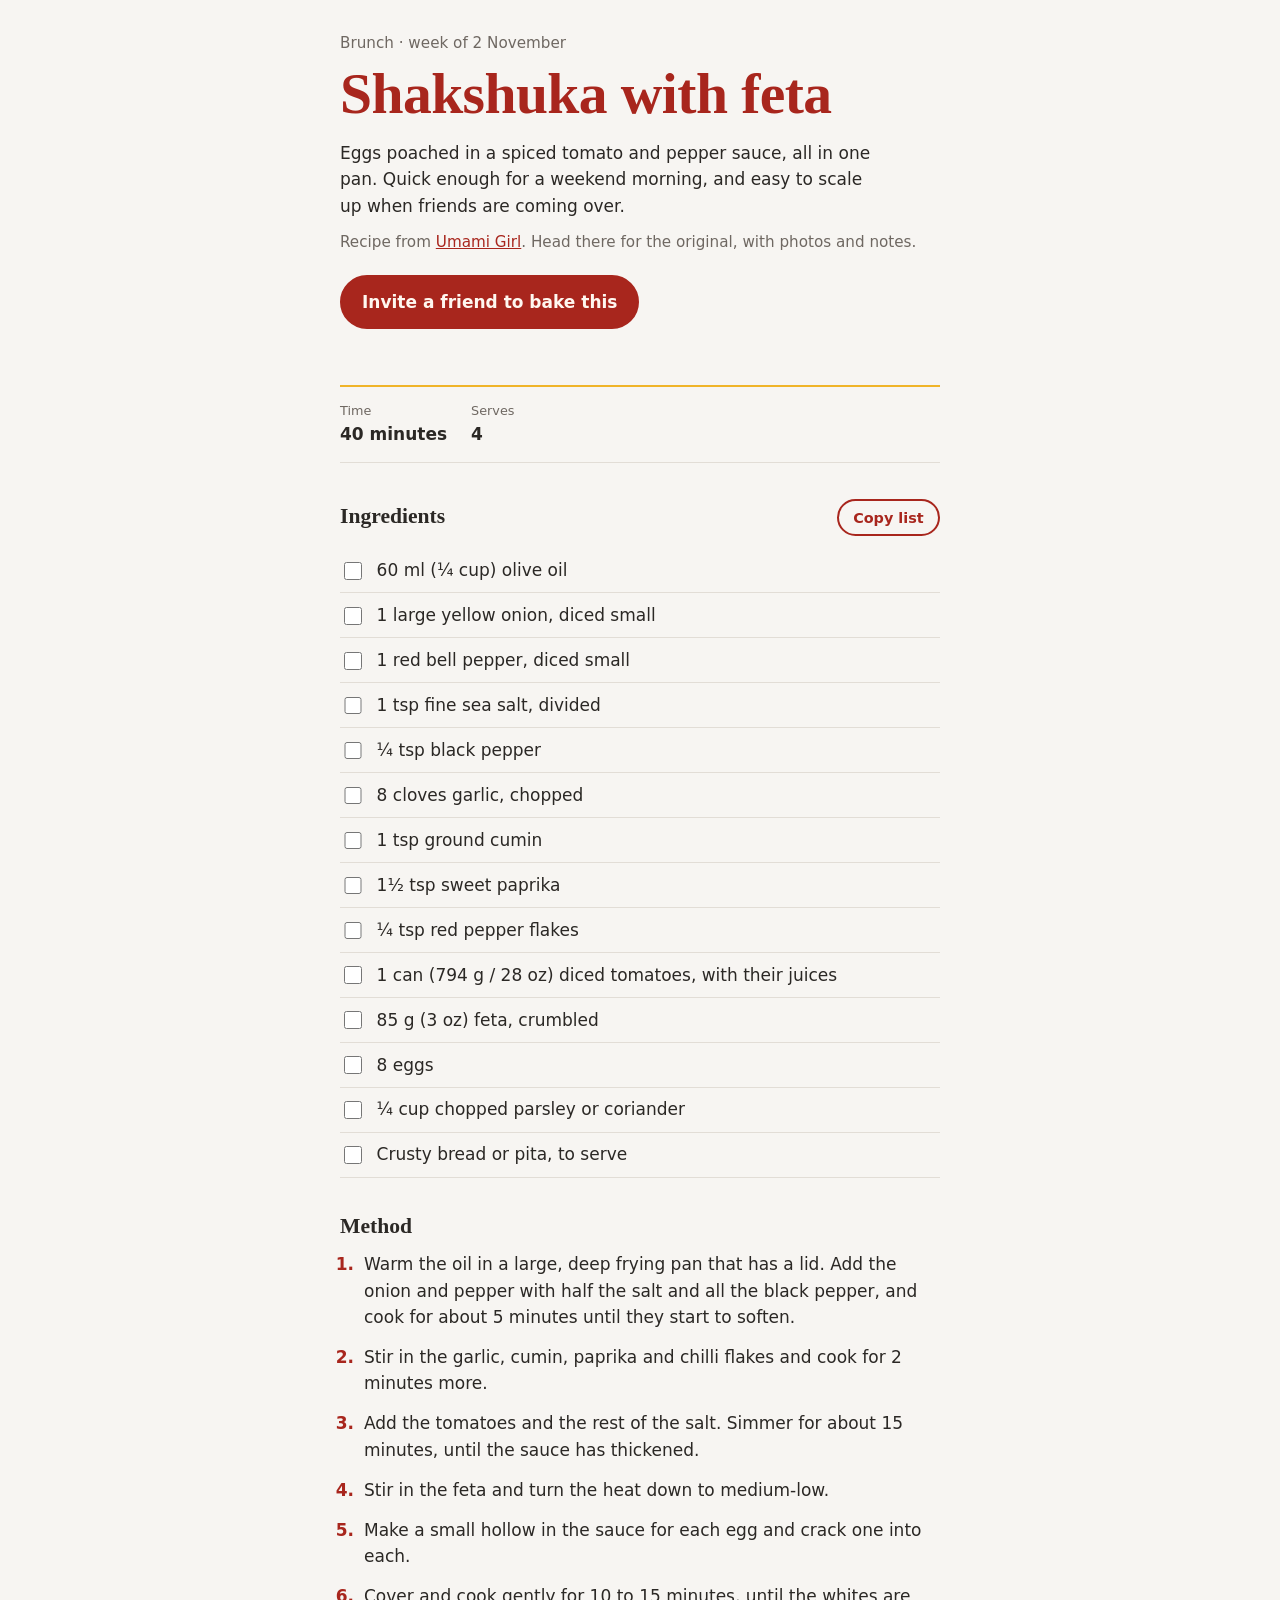
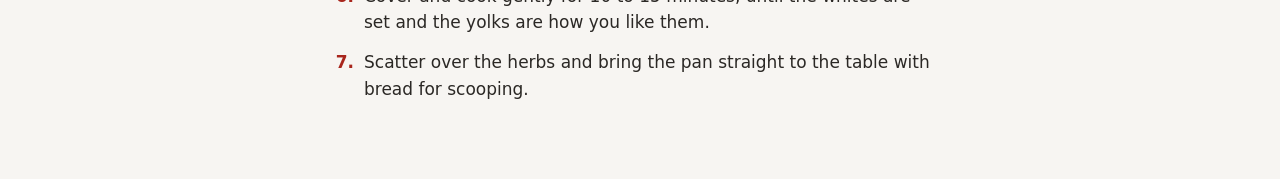
==== public/index.html @ ba6a9564 "Create index.html" ====
<!DOCTYPE html>
<html lang="en-GB">
<head>
<meta charset="utf-8">
<meta name="viewport" content="width=device-width, initial-scale=1">
<title>This week’s bake</title>
<style>
  :root {
    --bg: #f7f5f2;
    --surface: #ffffff;
    --text: #2b2825;
    --muted: #6f6862;
    --line: #e2ddd6;
    --tomato: #a8261d;
    --yolk: #f0b429;
    --on-tomato: #fff7f0;
    color-scheme: light;
  }
  @media (prefers-color-scheme: dark) {
    :root {
      --bg: #1d1b19;
      --surface: #272421;
      --text: #f1ece6;
      --muted: #a39b93;
      --line: #3a3632;
      --tomato: #e0594b;
      --on-tomato: #1d1b19;
      color-scheme: dark;
    }
  }
  * { box-sizing: border-box; }
  body {
    margin: 0;
    background: var(--bg);
    color: var(--text);
    font: 17px/1.55 system-ui, -apple-system, "Segoe UI", Roboto, sans-serif;
  }
  main { max-width: 40rem; margin: 0 auto; padding: 2rem 1.25rem 4rem; }
  .week { color: var(--muted); font-size: .95rem; margin: 0 0 .5rem; }
  h1 {
    font: 700 clamp(2.4rem, 9vw, 3.6rem)/1.05 "Iowan Old Style", Palatino, Georgia, serif;
    color: var(--tomato);
    margin: 0 0 1rem;
    letter-spacing: -.01em;
  }
  .intro { margin: 0 0 .75rem; max-width: 34rem; }
  .facts {
    display: flex; flex-wrap: wrap; gap: .5rem 1.5rem;
    margin: 1.5rem 0 0; padding: .9rem 0;
    border-top: 2px solid var(--yolk); border-bottom: 1px solid var(--line);
  }
  .facts div { display: flex; flex-direction: column; }
  .facts dt { font-size: .8rem; color: var(--muted); }
  .facts dd { margin: 0; font-weight: 600; }
  h2 { font: 700 1.35rem/1.2 "Iowan Old Style", Palatino, Georgia, serif; margin: 2.25rem 0 .75rem; }
  .head { display: flex; align-items: baseline; justify-content: space-between; gap: 1rem; margin: 2.25rem 0 .75rem; }
  .head h2 { margin: 0; }
  button.ghost { background: transparent; color: var(--tomato); padding: .35rem .9rem; font-size: .9rem; }
  .ingredients { list-style: none; padding: 0; margin: 0; }
  .ingredients li { border-bottom: 1px solid var(--line); }
  .ingredients label { display: flex; gap: .75rem; padding: .55rem 0; cursor: pointer; }
  .ingredients input { accent-color: var(--tomato); width: 1.1rem; height: 1.1rem; margin-top: .3rem; flex: none; }
  .ingredients input:checked + span { color: var(--muted); text-decoration: line-through; }
  .method { padding-left: 1.25rem; margin: 0; }
  .method li { margin-bottom: .85rem; padding-left: .25rem; }
  .method li::marker { color: var(--tomato); font-weight: 700; }
  .source { margin: 0 0 1.25rem; color: var(--muted); font-size: .95rem; }
  .source a, .photos a { color: var(--tomato); }
  .actions { display: flex; flex-wrap: wrap; gap: .75rem; }
  button, .btn {
    font: inherit; font-weight: 600; cursor: pointer; text-decoration: none;
    padding: .75rem 1.25rem; border-radius: 999px; border: 2px solid var(--tomato);
  }
  button { background: var(--tomato); color: var(--on-tomato); }
  .btn { color: var(--tomato); background: transparent; }
  button:focus-visible, .btn:focus-visible, a:focus-visible, input:focus-visible {
    outline: 3px solid var(--yolk); outline-offset: 2px;
  }
  .invite { display: flex; flex-wrap: wrap; gap: .75rem; margin-top: .75rem; }
  .invite[hidden] { display: none; }
  .invite textarea {
    flex: 1 1 14rem; min-height: 5.5rem; resize: vertical;
    font: inherit; color: var(--text); background: var(--surface);
    border: 2px solid var(--line); border-radius: 12px; padding: .75rem;
  }
  .invite textarea:focus-visible { outline: 3px solid var(--yolk); outline-offset: 2px; }
  .invite button { flex: 0 0 auto; min-width: 8rem; font-size: 1.15rem; border-radius: 12px; }
  #status { min-height: 1.5rem; color: var(--muted); margin: .5rem 0 0; font-size: .95rem; }
</style>
</head>
<body>
<main id="app"></main>

<script>
  // One entry per week. "start" is the Monday the recipe goes live.
  // To add a week: copy an entry, change the dates and the content.
  const RECIPES = [
    {
      start: "2026-11-02",
      category: "Brunch",
      title: "Shakshuka with feta",
      intro: "Eggs poached in a spiced tomato and pepper sauce, all in one pan. Quick enough for a weekend morning, and easy to scale up when friends are coming over.",
      time: "40 minutes",
      serves: "4",
      ingredients: [
        "60 ml (¼ cup) olive oil",
        "1 large yellow onion, diced small",
        "1 red bell pepper, diced small",
        "1 tsp fine sea salt, divided",
        "¼ tsp black pepper",
        "8 cloves garlic, chopped",
        "1 tsp ground cumin",
        "1½ tsp sweet paprika",
        "¼ tsp red pepper flakes",
        "1 can (794 g / 28 oz) diced tomatoes, with their juices",
        "85 g (3 oz) feta, crumbled",
        "8 eggs",
        "¼ cup chopped parsley or coriander",
        "Crusty bread or pita, to serve"
      ],
      method: [
        "Warm the oil in a large, deep frying pan that has a lid. Add the onion and pepper with half the salt and all the black pepper, and cook for about 5 minutes until they start to soften.",
        "Stir in the garlic, cumin, paprika and chilli flakes and cook for 2 minutes more.",
        "Add the tomatoes and the rest of the salt. Simmer for about 15 minutes, until the sauce has thickened.",
        "Stir in the feta and turn the heat down to medium-low.",
        "Make a small hollow in the sauce for each egg and crack one into each.",
        "Cover and cook gently for 10 to 15 minutes, until the whites are set and the yolks are how you like them.",
        "Scatter over the herbs and bring the pan straight to the table with bread for scooping."
      ],
      sourceName: "Umami Girl",
      sourceUrl: "https://umamigirl.com/wprm_print/easy-shakshuka-recipe-with-feta"
    }
  ];

  // Set this to a shared album for the week (Google Photos, iCloud, etc.).
  const PHOTO_ALBUM_URL = "";

  function pickRecipe(list, today) {
    const sorted = [...list].sort((a, b) => a.start.localeCompare(b.start));
    const iso = today.toISOString().slice(0, 10);
    const current = sorted.filter(r => r.start <= iso).pop();
    return current || sorted[0]; // before the first week, show a preview of it
  }

  function esc(s) {
    return String(s).replace(/[&<>"]/g, c => ({ "&": "&amp;", "<": "&lt;", ">": "&gt;", '"': "&quot;" }[c]));
  }

  function formatWeek(iso) {
    const d = new Date(iso + "T00:00:00");
    return d.toLocaleDateString("en-GB", { day: "numeric", month: "long" });
  }

  function render(r) {
    document.title = r.title + " · This week’s bake";
    const photos = PHOTO_ALBUM_URL
      ? `<a class="btn" href="${esc(PHOTO_ALBUM_URL)}" target="_blank" rel="noopener">Add your photo</a>`
      : "";
    document.getElementById("app").innerHTML = `
      <p class="week">${esc(r.category)} · week of ${esc(formatWeek(r.start))}</p>
      <h1>${esc(r.title)}</h1>
      <p class="intro">${esc(r.intro)}</p>
      <p class="source">Recipe from <a href="${esc(r.sourceUrl)}" target="_blank" rel="noopener">${esc(r.sourceName)}</a>. Head there for the original, with photos and notes.</p>
      <div class="actions">
        <button id="share" type="button">Invite a friend to bake this</button>
        ${photos}
      </div>
      <div class="invite" id="invite" hidden>
        <textarea id="msg" aria-label="Message to send to a friend"></textarea>
        <button id="copy" type="button">Copy</button>
      </div>
      <p id="status" role="status"></p>
      <dl class="facts">
        <div><dt>Time</dt><dd>${esc(r.time)}</dd></div>
        <div><dt>Serves</dt><dd>${esc(r.serves)}</dd></div>
      </dl>
      <div class="head">
        <h2>Ingredients</h2>
        <button class="ghost" id="copyIng" type="button">Copy list</button>
      </div>
      <ul class="ingredients">
        ${r.ingredients.map(i => `<li><label><input type="checkbox"><span>${esc(i)}</span></label></li>`).join("")}
      </ul>
      <h2>Method</h2>
      <ol class="method">${r.method.map(s => `<li>${esc(s)}</li>`).join("")}</ol>
    `;
    document.getElementById("share").addEventListener("click", () => openInvite(r));
    document.getElementById("copy").addEventListener("click", copyMessage);
    document.getElementById("copyIng").addEventListener("click", () => {
      const text = r.title + "\n" + r.ingredients.map(i => "- " + i).join("\n");
      copyText(text, document.getElementById("copyIng"), "Copy list");
    });
  }

  function openInvite(r) {
    const panel = document.getElementById("invite");
    const msg = document.getElementById("msg");
    if (!msg.value) {
      msg.value = "Come help me eat " + r.title + "! " + location.href.split("#")[0];
    }
    panel.hidden = false;
    msg.focus();
    msg.select();
  }

  async function copyText(text, btn, idle) {
    let ok = true;
    try {
      await navigator.clipboard.writeText(text);
    } catch (e) {
      const t = document.createElement("textarea");
      t.value = text;
      t.style.cssText = "position:fixed;opacity:0";
      document.body.appendChild(t);
      t.select();
      ok = document.execCommand("copy");
      t.remove();
    }
    btn.textContent = ok ? "Copied" : "Couldn’t copy";
    setTimeout(() => { btn.textContent = idle; }, 2500);
    return ok;
  }

  async function copyMessage() {
    const ok = await copyText(document.getElementById("msg").value, document.getElementById("copy"), "Copy");
    const status = document.getElementById("status");
    status.textContent = ok ? "Copied. Paste it into any chat." : "Select the text and copy it manually.";
    setTimeout(() => { status.textContent = ""; }, 2500);
  }

  render(pickRecipe(RECIPES, new Date()));
</script>
</body>
</html>
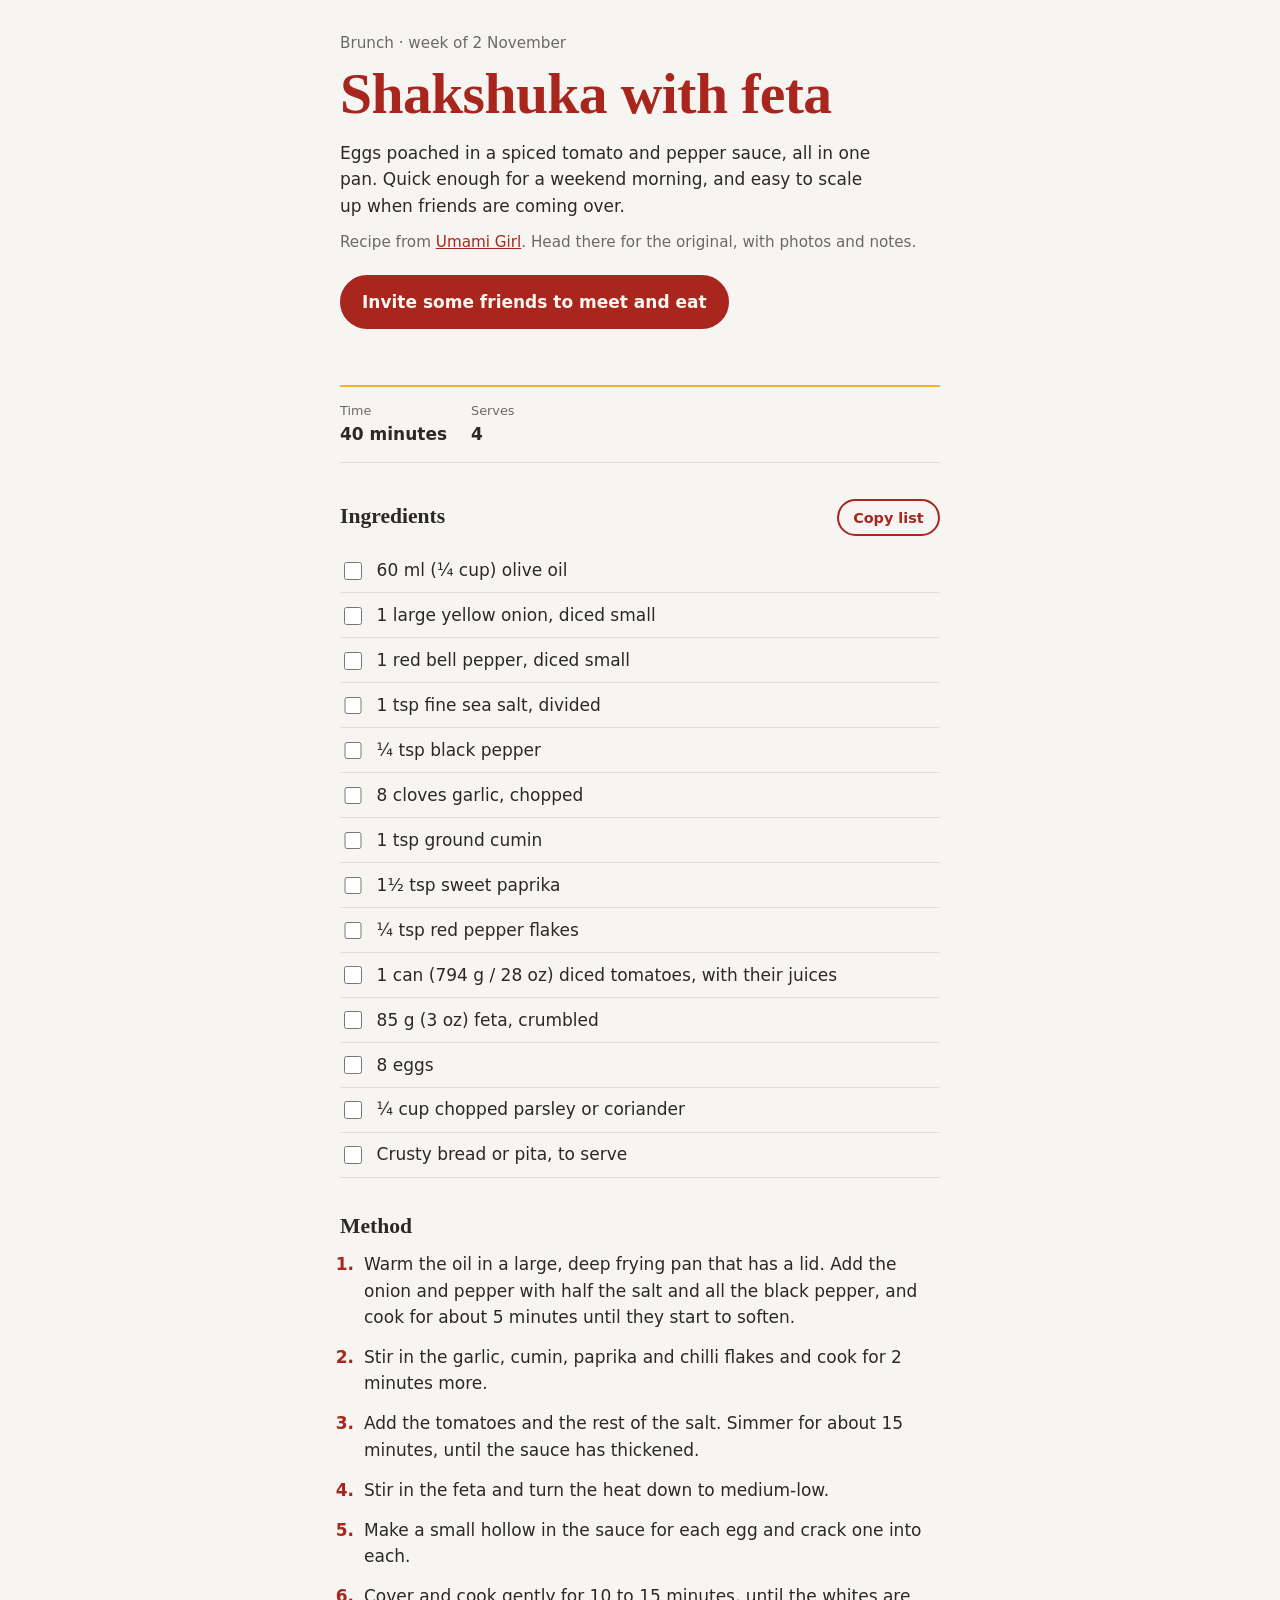
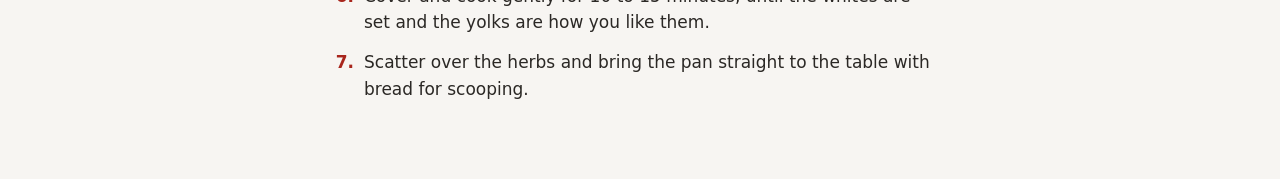
==== commit c42a1310: "Update index.html" ====
--- a/public/index.html
+++ b/public/index.html
@@ -162,7 +162,7 @@
       <p class="intro">${esc(r.intro)}</p>
       <p class="source">Recipe from <a href="${esc(r.sourceUrl)}" target="_blank" rel="noopener">${esc(r.sourceName)}</a>. Head there for the original, with photos and notes.</p>
       <div class="actions">
-        <button id="share" type="button">Invite a friend to bake this</button>
+        <button id="share" type="button">Invite some friends to meet and eat</button>
         ${photos}
       </div>
       <div class="invite" id="invite" hidden>
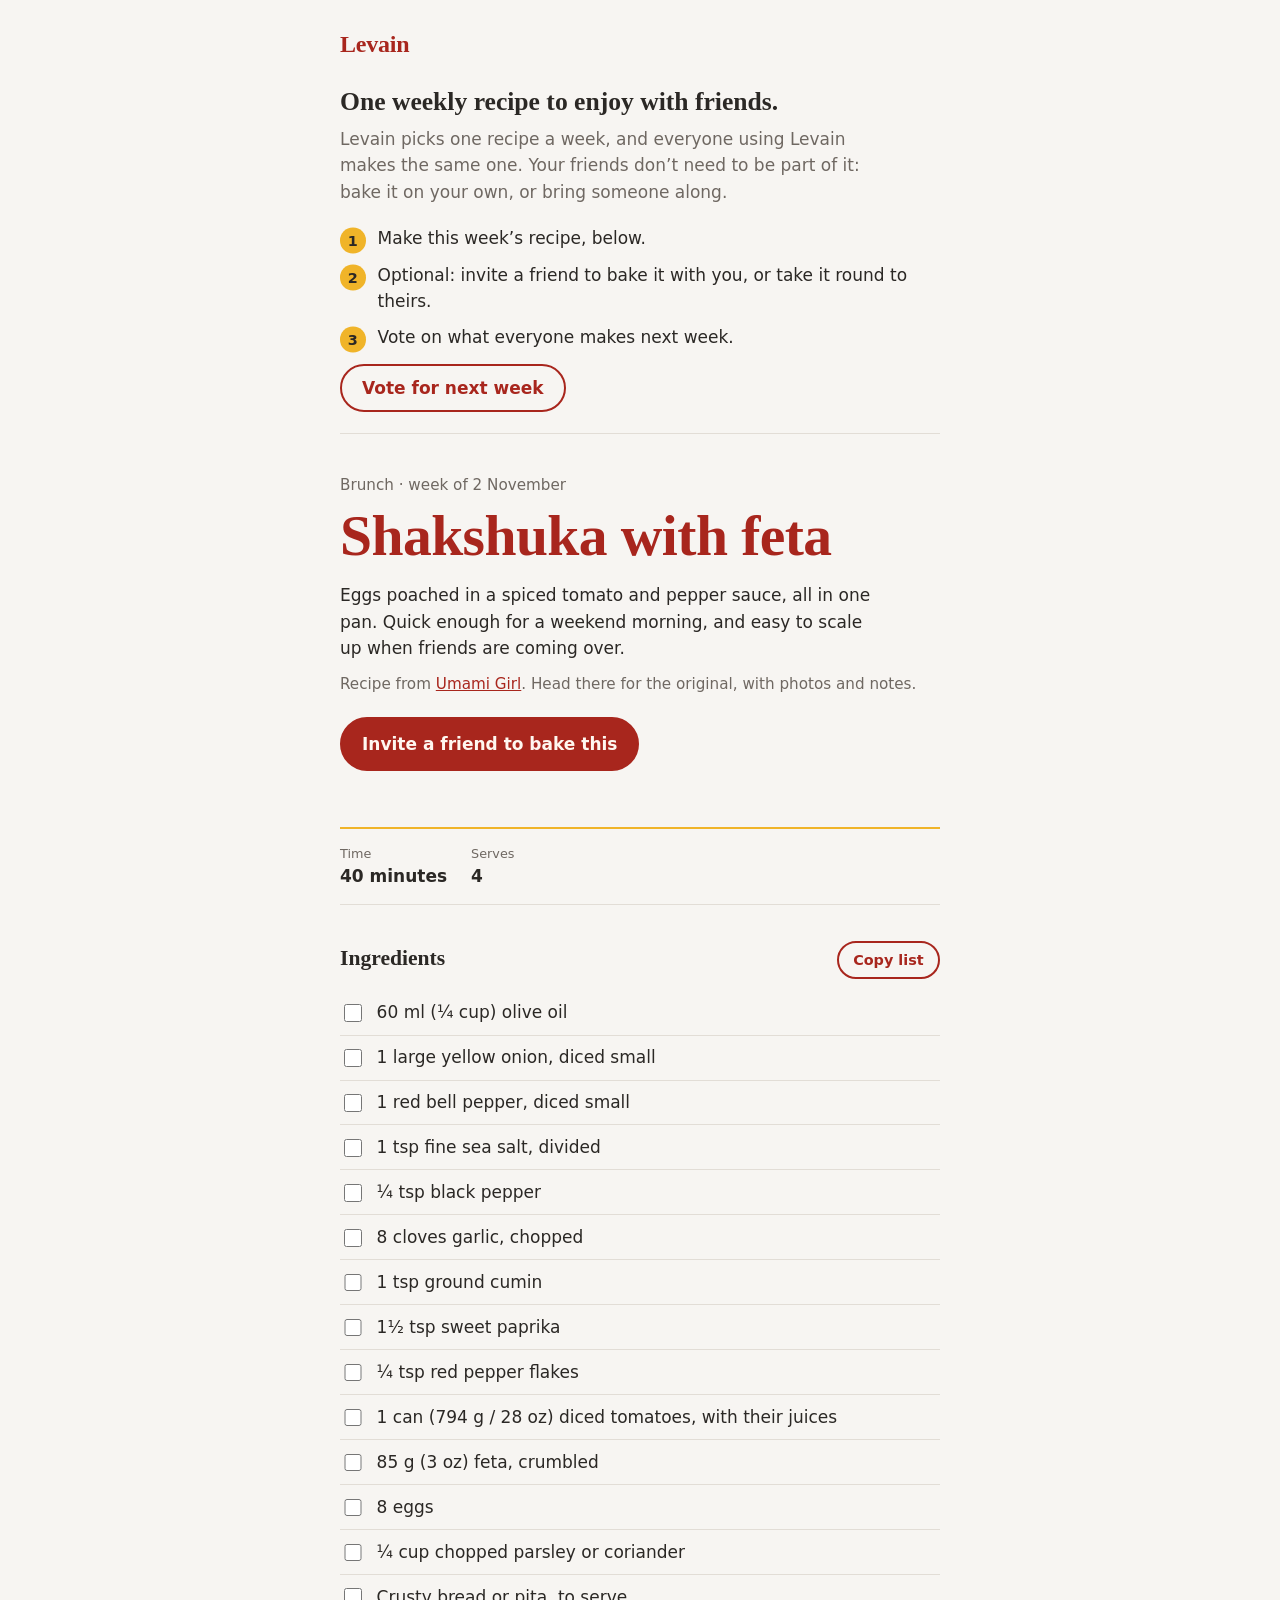
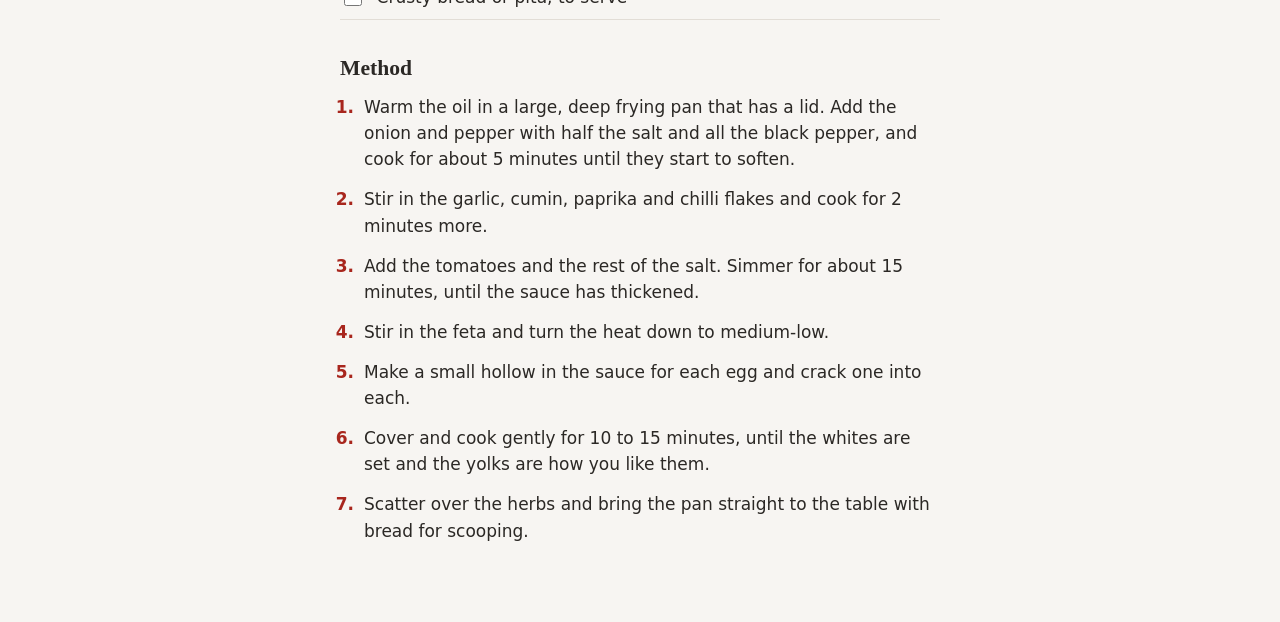
==== commit 3198f570: "index + voting" ====
--- a/public/index.html
+++ b/public/index.html
@@ -3,93 +3,24 @@
 <head>
 <meta charset="utf-8">
 <meta name="viewport" content="width=device-width, initial-scale=1">
-<title>This week’s bake</title>
-<style>
-  :root {
-    --bg: #f7f5f2;
-    --surface: #ffffff;
-    --text: #2b2825;
-    --muted: #6f6862;
-    --line: #e2ddd6;
-    --tomato: #a8261d;
-    --yolk: #f0b429;
-    --on-tomato: #fff7f0;
-    color-scheme: light;
-  }
-  @media (prefers-color-scheme: dark) {
-    :root {
-      --bg: #1d1b19;
-      --surface: #272421;
-      --text: #f1ece6;
-      --muted: #a39b93;
-      --line: #3a3632;
-      --tomato: #e0594b;
-      --on-tomato: #1d1b19;
-      color-scheme: dark;
-    }
-  }
-  * { box-sizing: border-box; }
-  body {
-    margin: 0;
-    background: var(--bg);
-    color: var(--text);
-    font: 17px/1.55 system-ui, -apple-system, "Segoe UI", Roboto, sans-serif;
-  }
-  main { max-width: 40rem; margin: 0 auto; padding: 2rem 1.25rem 4rem; }
-  .week { color: var(--muted); font-size: .95rem; margin: 0 0 .5rem; }
-  h1 {
-    font: 700 clamp(2.4rem, 9vw, 3.6rem)/1.05 "Iowan Old Style", Palatino, Georgia, serif;
-    color: var(--tomato);
-    margin: 0 0 1rem;
-    letter-spacing: -.01em;
-  }
-  .intro { margin: 0 0 .75rem; max-width: 34rem; }
-  .facts {
-    display: flex; flex-wrap: wrap; gap: .5rem 1.5rem;
-    margin: 1.5rem 0 0; padding: .9rem 0;
-    border-top: 2px solid var(--yolk); border-bottom: 1px solid var(--line);
-  }
-  .facts div { display: flex; flex-direction: column; }
-  .facts dt { font-size: .8rem; color: var(--muted); }
-  .facts dd { margin: 0; font-weight: 600; }
-  h2 { font: 700 1.35rem/1.2 "Iowan Old Style", Palatino, Georgia, serif; margin: 2.25rem 0 .75rem; }
-  .head { display: flex; align-items: baseline; justify-content: space-between; gap: 1rem; margin: 2.25rem 0 .75rem; }
-  .head h2 { margin: 0; }
-  button.ghost { background: transparent; color: var(--tomato); padding: .35rem .9rem; font-size: .9rem; }
-  .ingredients { list-style: none; padding: 0; margin: 0; }
-  .ingredients li { border-bottom: 1px solid var(--line); }
-  .ingredients label { display: flex; gap: .75rem; padding: .55rem 0; cursor: pointer; }
-  .ingredients input { accent-color: var(--tomato); width: 1.1rem; height: 1.1rem; margin-top: .3rem; flex: none; }
-  .ingredients input:checked + span { color: var(--muted); text-decoration: line-through; }
-  .method { padding-left: 1.25rem; margin: 0; }
-  .method li { margin-bottom: .85rem; padding-left: .25rem; }
-  .method li::marker { color: var(--tomato); font-weight: 700; }
-  .source { margin: 0 0 1.25rem; color: var(--muted); font-size: .95rem; }
-  .source a, .photos a { color: var(--tomato); }
-  .actions { display: flex; flex-wrap: wrap; gap: .75rem; }
-  button, .btn {
-    font: inherit; font-weight: 600; cursor: pointer; text-decoration: none;
-    padding: .75rem 1.25rem; border-radius: 999px; border: 2px solid var(--tomato);
-  }
-  button { background: var(--tomato); color: var(--on-tomato); }
-  .btn { color: var(--tomato); background: transparent; }
-  button:focus-visible, .btn:focus-visible, a:focus-visible, input:focus-visible {
-    outline: 3px solid var(--yolk); outline-offset: 2px;
-  }
-  .invite { display: flex; flex-wrap: wrap; gap: .75rem; margin-top: .75rem; }
-  .invite[hidden] { display: none; }
-  .invite textarea {
-    flex: 1 1 14rem; min-height: 5.5rem; resize: vertical;
-    font: inherit; color: var(--text); background: var(--surface);
-    border: 2px solid var(--line); border-radius: 12px; padding: .75rem;
-  }
-  .invite textarea:focus-visible { outline: 3px solid var(--yolk); outline-offset: 2px; }
-  .invite button { flex: 0 0 auto; min-width: 8rem; font-size: 1.15rem; border-radius: 12px; }
-  #status { min-height: 1.5rem; color: var(--muted); margin: .5rem 0 0; font-size: .95rem; }
-</style>
+<title>Levain</title>
+<link rel="stylesheet" href="style.css">
 </head>
 <body>
-<main id="app"></main>
+<main>
+  <div class="top"><a class="brand" href="/">Levain</a></div>
+  <header class="hero">
+    <p class="tagline">One weekly recipe to enjoy with friends.</p>
+    <p class="what">Levain picks one recipe a week, and everyone using Levain makes the same one. Your friends don’t need to be part of it: bake it on your own, or bring someone along.</p>
+    <ol class="steps">
+      <li>Make this week’s recipe, below.</li>
+      <li>Optional: invite a friend to bake it with you, or take it round to theirs.</li>
+      <li>Vote on what everyone makes next week.</li>
+    </ol>
+    <a class="btn" href="voting.html">Vote for next week</a>
+  </header>
+  <div id="app"></div>
+</main>
 
 <script>
   // One entry per week. "start" is the Monday the recipe goes live.
@@ -152,7 +83,7 @@
   }
 
   function render(r) {
-    document.title = r.title + " · This week’s bake";
+    document.title = r.title + " · Levain";
     const photos = PHOTO_ALBUM_URL
       ? `<a class="btn" href="${esc(PHOTO_ALBUM_URL)}" target="_blank" rel="noopener">Add your photo</a>`
       : "";
@@ -162,7 +93,7 @@
       <p class="intro">${esc(r.intro)}</p>
       <p class="source">Recipe from <a href="${esc(r.sourceUrl)}" target="_blank" rel="noopener">${esc(r.sourceName)}</a>. Head there for the original, with photos and notes.</p>
       <div class="actions">
-        <button id="share" type="button">Invite some friends to meet and eat</button>
+        <button id="share" type="button">Invite a friend to bake this</button>
         ${photos}
       </div>
       <div class="invite" id="invite" hidden>
--- a/public/style.css
+++ b/public/style.css
@@ -0,0 +1,112 @@
+  :root {
+    --bg: #f7f5f2;
+    --surface: #ffffff;
+    --text: #2b2825;
+    --muted: #6f6862;
+    --line: #e2ddd6;
+    --tomato: #a8261d;
+    --yolk: #f0b429;
+    --on-tomato: #fff7f0;
+    color-scheme: light;
+  }
+  @media (prefers-color-scheme: dark) {
+    :root {
+      --bg: #1d1b19;
+      --surface: #272421;
+      --text: #f1ece6;
+      --muted: #a39b93;
+      --line: #3a3632;
+      --tomato: #e0594b;
+      --on-tomato: #1d1b19;
+      color-scheme: dark;
+    }
+  }
+  * { box-sizing: border-box; }
+  body {
+    margin: 0;
+    background: var(--bg);
+    color: var(--text);
+    font: 17px/1.55 system-ui, -apple-system, "Segoe UI", Roboto, sans-serif;
+  }
+  main { max-width: 40rem; margin: 0 auto; padding: 2rem 1.25rem 4rem; }
+  .week { color: var(--muted); font-size: .95rem; margin: 0 0 .5rem; }
+  h1 {
+    font: 700 clamp(2.4rem, 9vw, 3.6rem)/1.05 "Iowan Old Style", Palatino, Georgia, serif;
+    color: var(--tomato);
+    margin: 0 0 1rem;
+    letter-spacing: -.01em;
+  }
+  .intro { margin: 0 0 .75rem; max-width: 34rem; }
+  .facts {
+    display: flex; flex-wrap: wrap; gap: .5rem 1.5rem;
+    margin: 1.5rem 0 0; padding: .9rem 0;
+    border-top: 2px solid var(--yolk); border-bottom: 1px solid var(--line);
+  }
+  .facts div { display: flex; flex-direction: column; }
+  .facts dt { font-size: .8rem; color: var(--muted); }
+  .facts dd { margin: 0; font-weight: 600; }
+  h2 { font: 700 1.35rem/1.2 "Iowan Old Style", Palatino, Georgia, serif; margin: 2.25rem 0 .75rem; }
+  .head { display: flex; align-items: baseline; justify-content: space-between; gap: 1rem; margin: 2.25rem 0 .75rem; }
+  .head h2 { margin: 0; }
+  button.ghost { background: transparent; color: var(--tomato); padding: .35rem .9rem; font-size: .9rem; }
+  .ingredients { list-style: none; padding: 0; margin: 0; }
+  .ingredients li { border-bottom: 1px solid var(--line); }
+  .ingredients label { display: flex; gap: .75rem; padding: .55rem 0; cursor: pointer; }
+  .ingredients input { accent-color: var(--tomato); width: 1.1rem; height: 1.1rem; margin-top: .3rem; flex: none; }
+  .ingredients input:checked + span { color: var(--muted); text-decoration: line-through; }
+  .method { padding-left: 1.25rem; margin: 0; }
+  .method li { margin-bottom: .85rem; padding-left: .25rem; }
+  .method li::marker { color: var(--tomato); font-weight: 700; }
+  .source { margin: 0 0 1.25rem; color: var(--muted); font-size: .95rem; }
+  .source a, .photos a { color: var(--tomato); }
+  .actions { display: flex; flex-wrap: wrap; gap: .75rem; }
+  button, .btn {
+    font: inherit; font-weight: 600; cursor: pointer; text-decoration: none;
+    padding: .75rem 1.25rem; border-radius: 999px; border: 2px solid var(--tomato);
+  }
+  button { background: var(--tomato); color: var(--on-tomato); }
+  .btn { color: var(--tomato); background: transparent; }
+  button:focus-visible, .btn:focus-visible, a:focus-visible, input:focus-visible {
+    outline: 3px solid var(--yolk); outline-offset: 2px;
+  }
+  .invite { display: flex; flex-wrap: wrap; gap: .75rem; margin-top: .75rem; }
+  .invite[hidden] { display: none; }
+  .invite textarea {
+    flex: 1 1 14rem; min-height: 5.5rem; resize: vertical;
+    font: inherit; color: var(--text); background: var(--surface);
+    border: 2px solid var(--line); border-radius: 12px; padding: .75rem;
+  }
+  .invite textarea:focus-visible { outline: 3px solid var(--yolk); outline-offset: 2px; }
+  .invite button { flex: 0 0 auto; min-width: 8rem; font-size: 1.15rem; border-radius: 12px; }
+  #status { min-height: 1.5rem; color: var(--muted); margin: .5rem 0 0; font-size: .95rem; }
+
+  .top { margin-bottom: 1.75rem; }
+  .brand {
+    font: 700 1.5rem/1 "Iowan Old Style", Palatino, Georgia, serif;
+    color: var(--tomato); text-decoration: none; letter-spacing: -.01em;
+  }
+  .hero { margin-bottom: 2.5rem; padding-bottom: 2rem; border-bottom: 1px solid var(--line); }
+  .tagline { font: 700 1.6rem/1.2 "Iowan Old Style", Palatino, Georgia, serif; margin: 0 0 .5rem; }
+  .what { color: var(--muted); margin: 0 0 1.25rem; max-width: 34rem; }
+  .steps { list-style: none; counter-reset: s; padding: 0; margin: 0 0 1.5rem; display: grid; gap: .6rem; }
+  .steps li { counter-increment: s; display: flex; gap: .75rem; align-items: baseline; }
+  .steps li::before {
+    content: counter(s); flex: none; width: 1.6rem; height: 1.6rem; border-radius: 50%;
+    background: var(--yolk); color: #2b2825; font-weight: 700; font-size: .9rem;
+    display: grid; place-items: center; transform: translateY(.1rem);
+  }
+  .vote-intro { color: var(--muted); max-width: 34rem; margin: 0 0 .5rem; }
+  .vote-note { color: var(--muted); font-size: .95rem; margin: 0 0 1.75rem; }
+  h1.page { margin-bottom: .5rem; }
+  .cands { display: grid; gap: 1rem; margin: 0; padding: 0; list-style: none; }
+  .cand {
+    background: var(--surface); border: 2px solid var(--line); border-radius: 14px;
+    padding: 1.1rem 1.25rem; display: grid; gap: .45rem;
+  }
+  .cand.chosen { border-color: var(--tomato); }
+  .chip { font-size: .8rem; font-weight: 600; color: var(--muted); text-transform: uppercase; letter-spacing: .06em; }
+  .cand h2 { margin: 0; }
+  .cand p { margin: 0; }
+  .cand .row { display: flex; flex-wrap: wrap; gap: .75rem 1.25rem; align-items: center; margin-top: .5rem; }
+  .cand a { color: var(--tomato); font-size: .95rem; }
+  .back { display: inline-block; margin-top: 2rem; color: var(--tomato); }
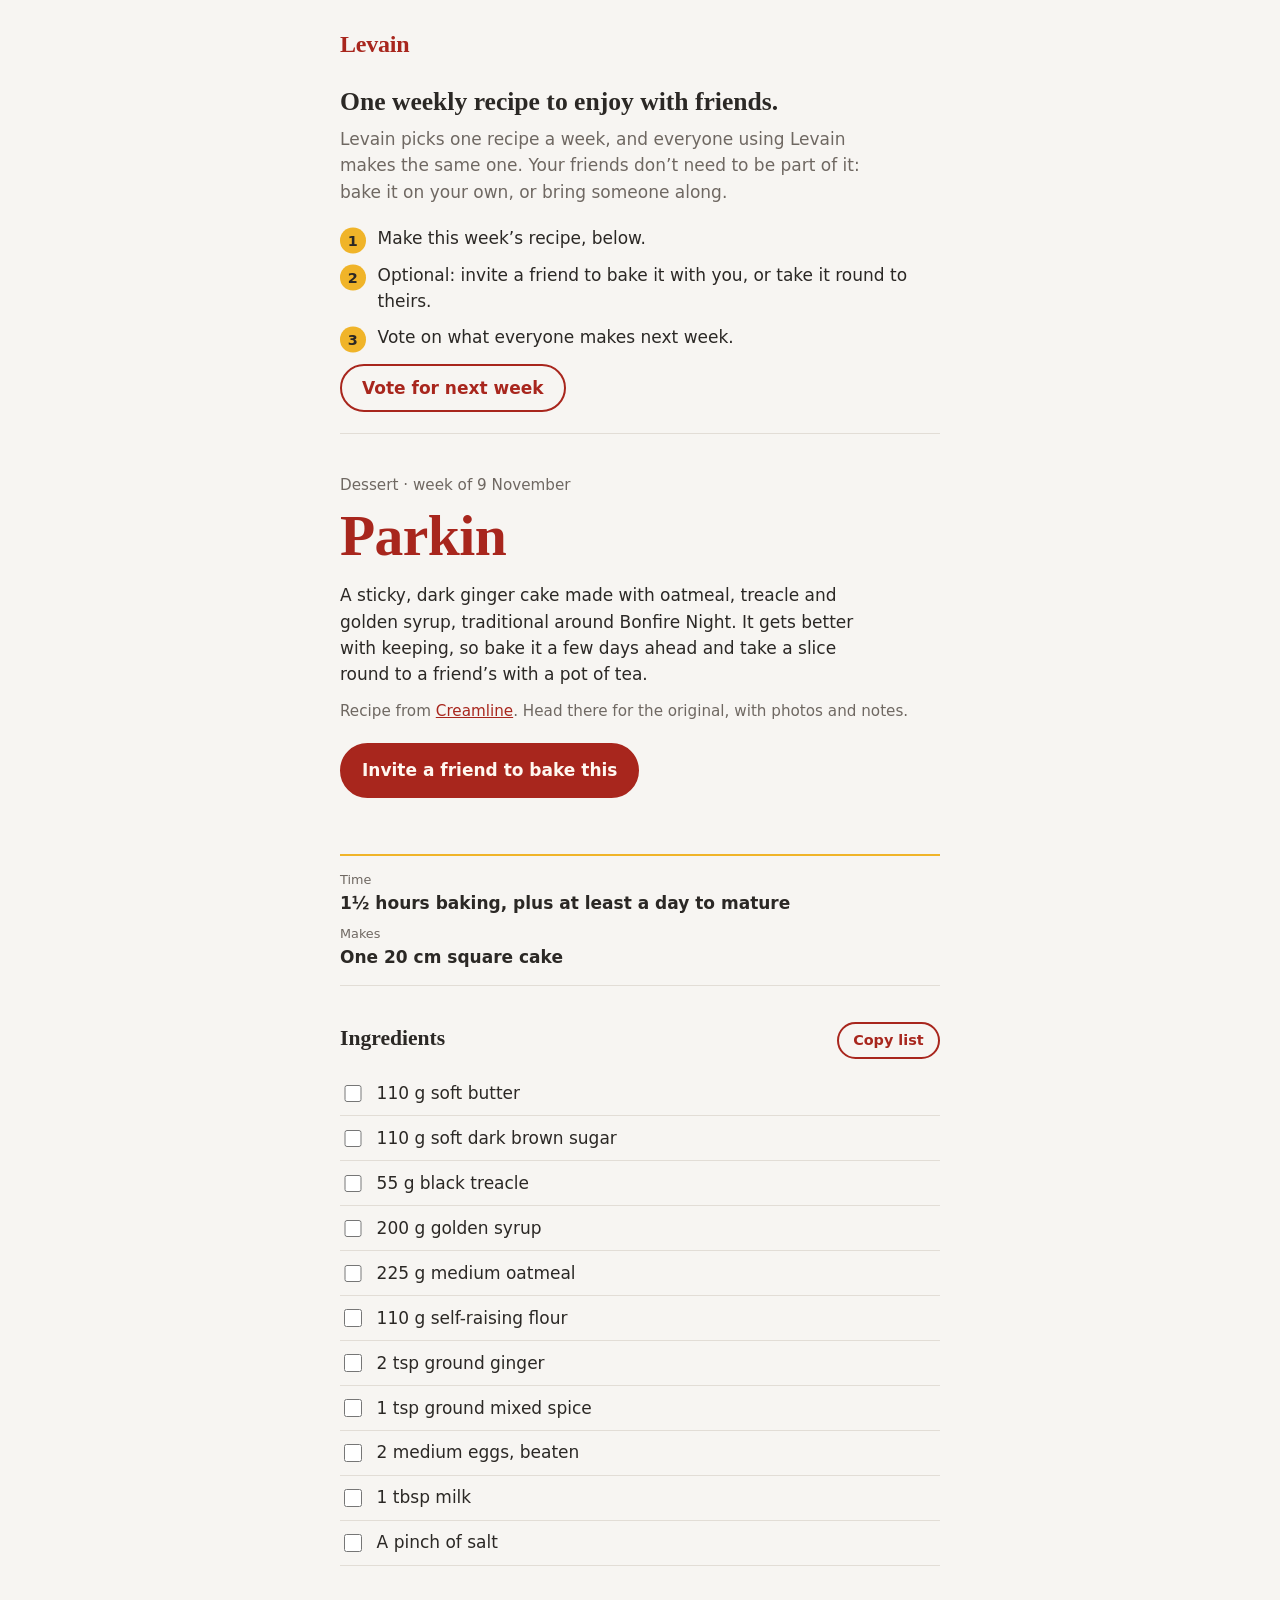
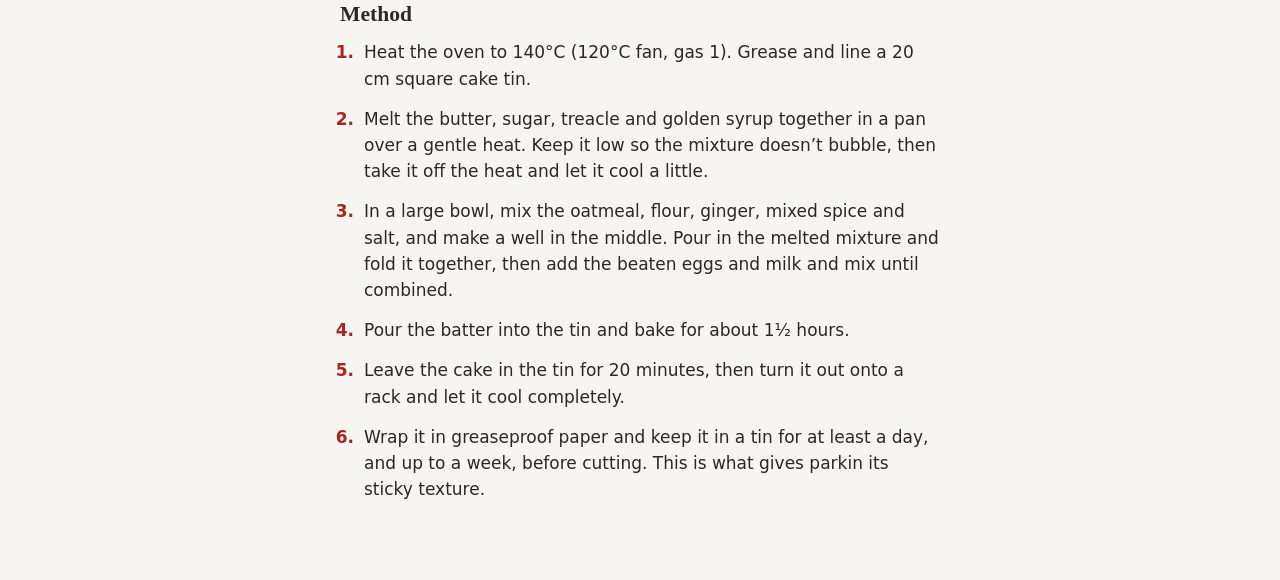
==== commit 07372505: "Updated week" ====
--- a/public/index.html
+++ b/public/index.html
@@ -60,6 +60,38 @@
       ],
       sourceName: "Umami Girl",
       sourceUrl: "https://umamigirl.com/wprm_print/easy-shakshuka-recipe-with-feta"
+    },
+    {
+      start: "2026-11-09",
+      category: "Dessert",
+      title: "Parkin",
+      intro: "A sticky, dark ginger cake made with oatmeal, treacle and golden syrup, traditional around Bonfire Night. It gets better with keeping, so bake it a few days ahead and take a slice round to a friend’s with a pot of tea.",
+      time: "1½ hours baking, plus at least a day to mature",
+      yieldLabel: "Makes",
+      serves: "One 20 cm square cake",
+      ingredients: [
+        "110 g soft butter",
+        "110 g soft dark brown sugar",
+        "55 g black treacle",
+        "200 g golden syrup",
+        "225 g medium oatmeal",
+        "110 g self-raising flour",
+        "2 tsp ground ginger",
+        "1 tsp ground mixed spice",
+        "2 medium eggs, beaten",
+        "1 tbsp milk",
+        "A pinch of salt"
+      ],
+      method: [
+        "Heat the oven to 140°C (120°C fan, gas 1). Grease and line a 20 cm square cake tin.",
+        "Melt the butter, sugar, treacle and golden syrup together in a pan over a gentle heat. Keep it low so the mixture doesn’t bubble, then take it off the heat and let it cool a little.",
+        "In a large bowl, mix the oatmeal, flour, ginger, mixed spice and salt, and make a well in the middle. Pour in the melted mixture and fold it together, then add the beaten eggs and milk and mix until combined.",
+        "Pour the batter into the tin and bake for about 1½ hours.",
+        "Leave the cake in the tin for 20 minutes, then turn it out onto a rack and let it cool completely.",
+        "Wrap it in greaseproof paper and keep it in a tin for at least a day, and up to a week, before cutting. This is what gives parkin its sticky texture."
+      ],
+      sourceName: "Creamline",
+      sourceUrl: "https://www.creamline.co.uk/recipes/parkin"
     }
   ];
 
@@ -103,7 +135,7 @@
       <p id="status" role="status"></p>
       <dl class="facts">
         <div><dt>Time</dt><dd>${esc(r.time)}</dd></div>
-        <div><dt>Serves</dt><dd>${esc(r.serves)}</dd></div>
+        <div><dt>${esc(r.yieldLabel || "Serves")}</dt><dd>${esc(r.serves)}</dd></div>
       </dl>
       <div class="head">
         <h2>Ingredients</h2>
